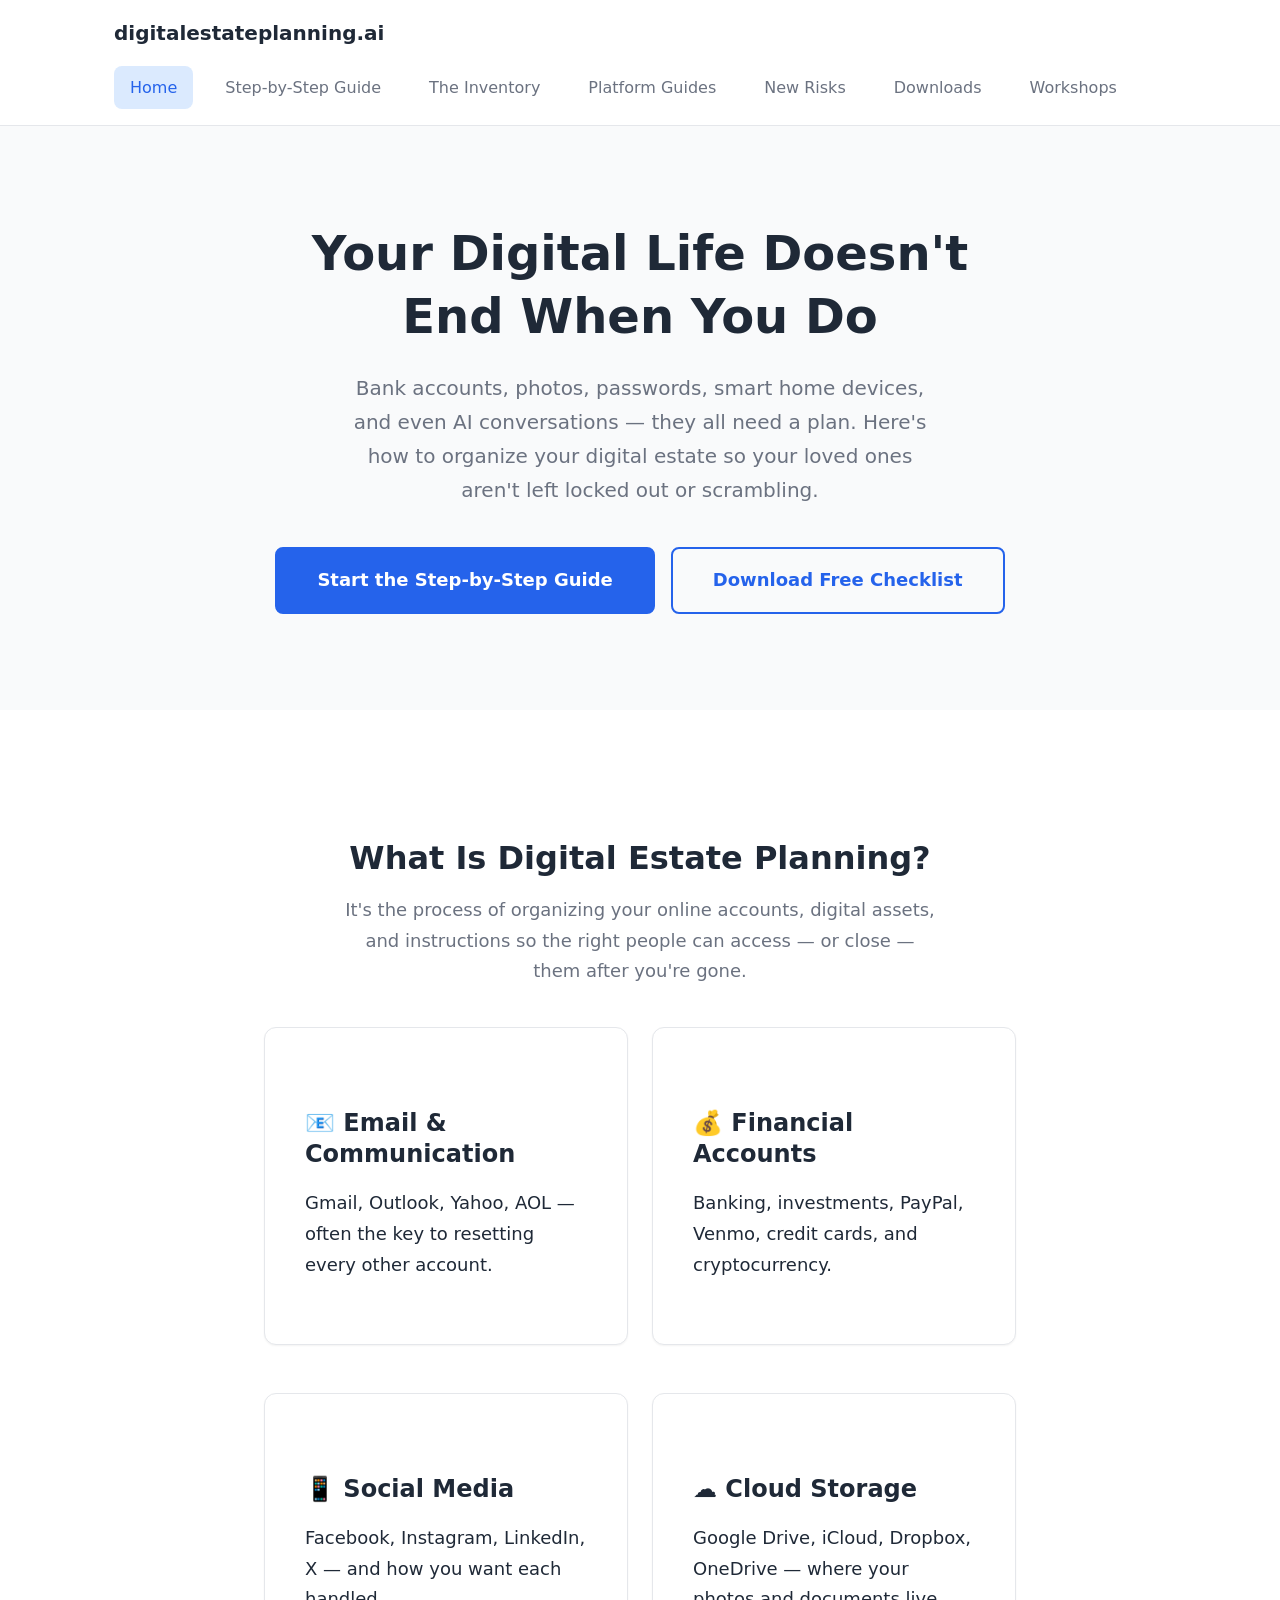
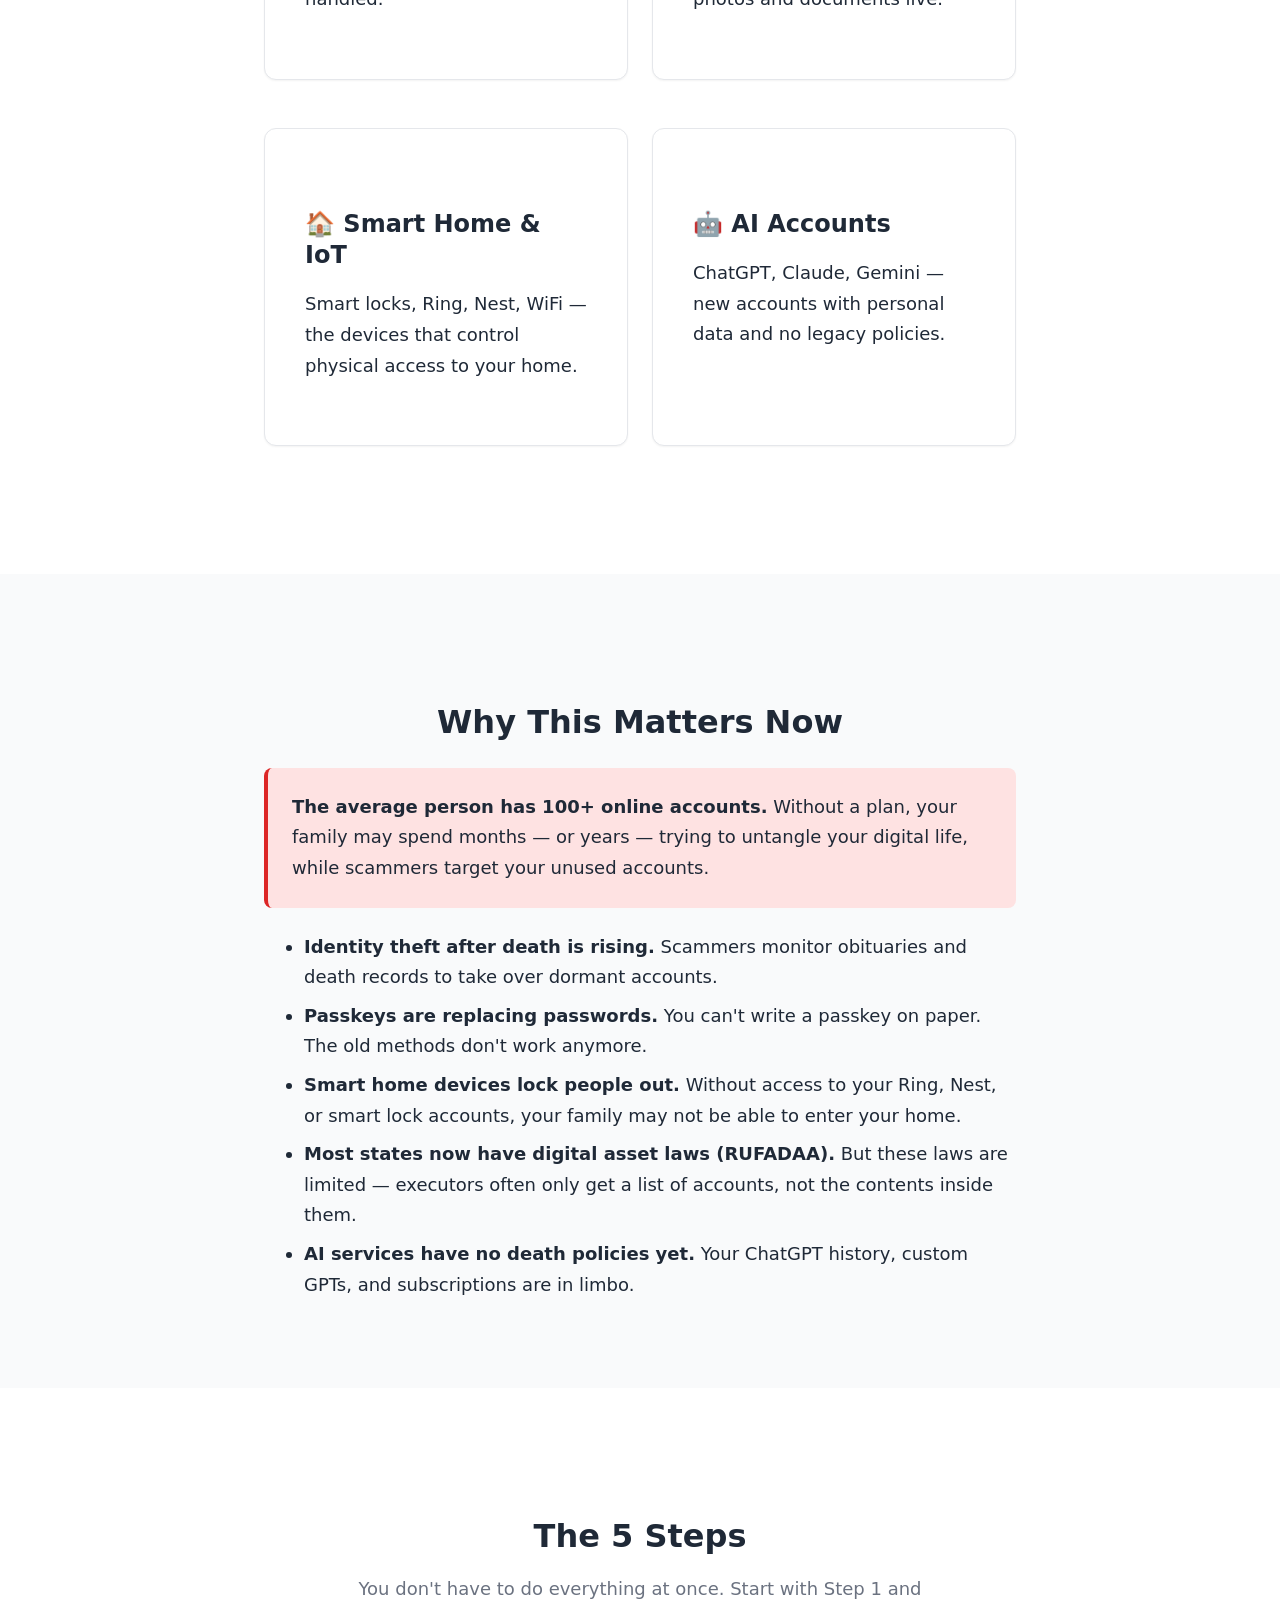
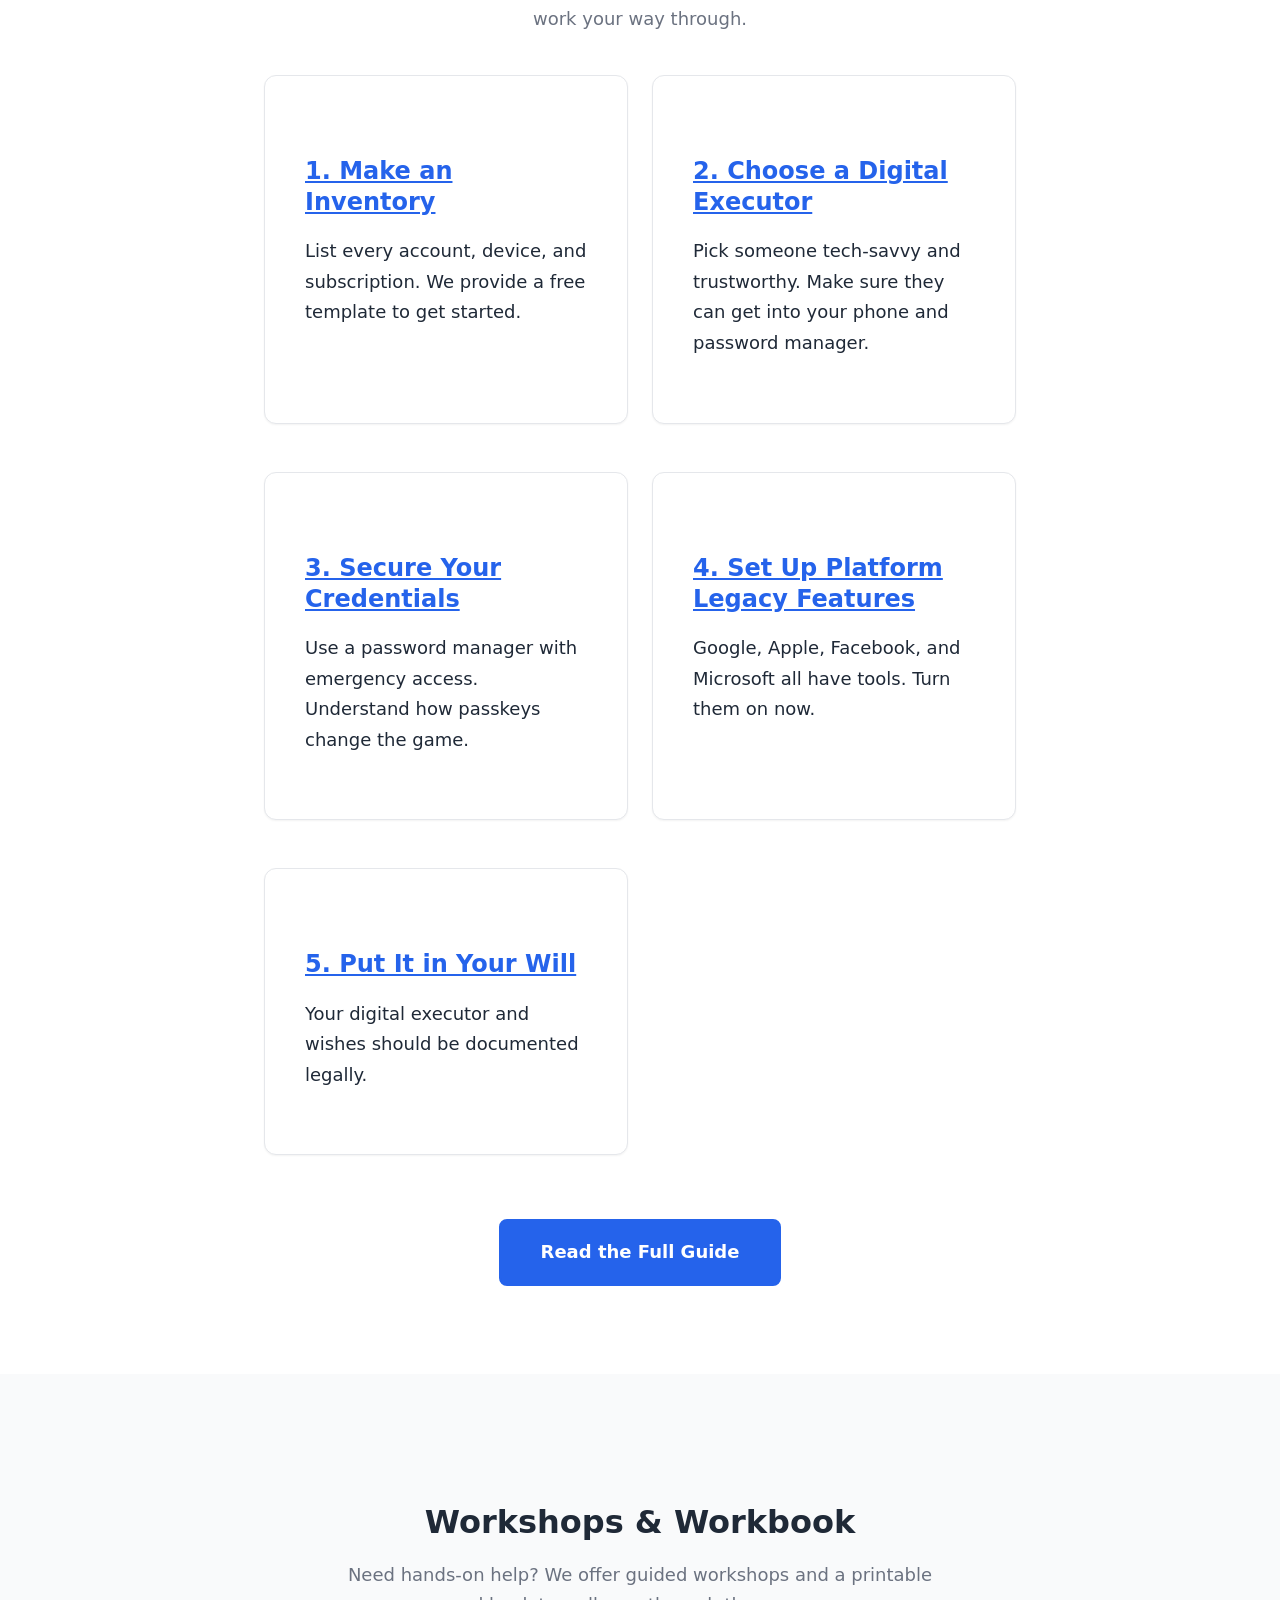
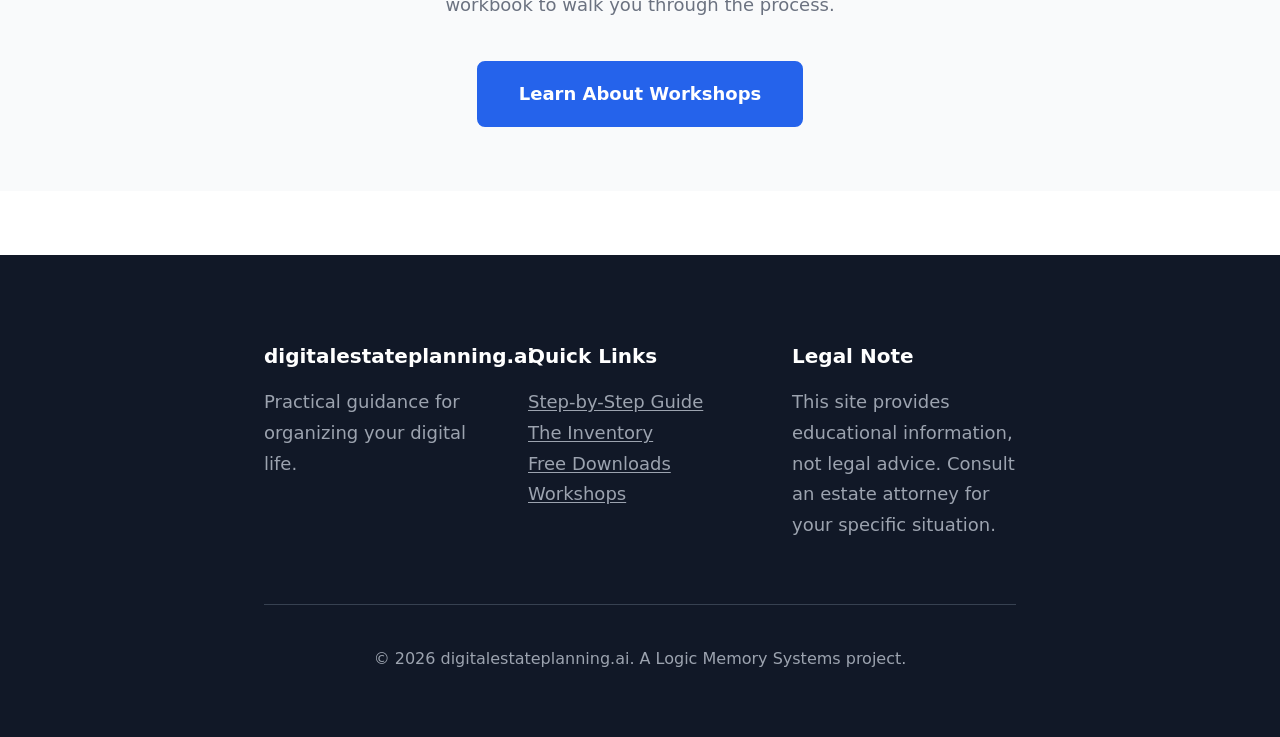
==== index.html @ 79cd07d3 "Initial commit: Digital Estate Planning static site" ====
<!DOCTYPE html>
<html lang="en">
<head>
  <meta charset="UTF-8">
  <meta name="viewport" content="width=device-width, initial-scale=1.0">
  <title>Digital Estate Planning — Protect Your Online Legacy</title>
  <meta name="description" content="A practical guide to organizing your digital assets, accounts, and online legacy for seniors and their families.">
  <link rel="stylesheet" href="css/styles.css">
</head>
<body>

  <header class="site-header">
    <div class="header-inner">
      <a href="index.html" class="site-logo">digitalestateplanning.ai</a>
      <nav class="site-nav">
        <a href="index.html" class="active">Home</a>
        <a href="guide.html">Step-by-Step Guide</a>
        <a href="inventory.html">The Inventory</a>
        <a href="platforms.html">Platform Guides</a>
        <a href="new-risks.html">New Risks</a>
        <a href="downloads.html">Downloads</a>
        <a href="services.html">Workshops</a>
      </nav>
    </div>
  </header>

  <section class="hero">
    <div class="container">
      <h1>Your Digital Life Doesn't End When You Do</h1>
      <p class="hero-subtitle">
        Bank accounts, photos, passwords, smart home devices, and even AI conversations — 
        they all need a plan. Here's how to organize your digital estate so your loved ones 
        aren't left locked out or scrambling.
      </p>
      <div class="btn-group">
        <a href="guide.html" class="btn btn-primary">Start the Step-by-Step Guide</a>
        <a href="downloads.html" class="btn btn-secondary">Download Free Checklist</a>
      </div>
    </div>
  </section>

  <section>
    <div class="container">
      <h2 class="text-center">What Is Digital Estate Planning?</h2>
      <p class="text-center text-light" style="max-width: 600px; margin: 0 auto var(--space-lg);">
        It's the process of organizing your online accounts, digital assets, and instructions 
        so the right people can access — or close — them after you're gone.
      </p>

      <div class="card-grid">
        <div class="card">
          <h3>📧 Email & Communication</h3>
          <p>Gmail, Outlook, Yahoo, AOL — often the key to resetting every other account.</p>
        </div>
        <div class="card">
          <h3>💰 Financial Accounts</h3>
          <p>Banking, investments, PayPal, Venmo, credit cards, and cryptocurrency.</p>
        </div>
        <div class="card">
          <h3>📱 Social Media</h3>
          <p>Facebook, Instagram, LinkedIn, X — and how you want each handled.</p>
        </div>
        <div class="card">
          <h3>☁️ Cloud Storage</h3>
          <p>Google Drive, iCloud, Dropbox, OneDrive — where your photos and documents live.</p>
        </div>
        <div class="card">
          <h3>🏠 Smart Home & IoT</h3>
          <p>Smart locks, Ring, Nest, WiFi — the devices that control physical access to your home.</p>
        </div>
        <div class="card">
          <h3>🤖 AI Accounts</h3>
          <p>ChatGPT, Claude, Gemini — new accounts with personal data and no legacy policies.</p>
        </div>
      </div>
    </div>
  </section>

  <section class="section-alt">
    <div class="container">
      <h2 class="text-center">Why This Matters Now</h2>

      <div class="callout callout-danger">
        <strong>The average person has 100+ online accounts.</strong> Without a plan, your family may spend months — or years — trying to untangle your digital life, while scammers target your unused accounts.
      </div>

      <ul>
        <li><strong>Identity theft after death is rising.</strong> Scammers monitor obituaries and death records to take over dormant accounts.</li>
        <li><strong>Passkeys are replacing passwords.</strong> You can't write a passkey on paper. The old methods don't work anymore.</li>
        <li><strong>Smart home devices lock people out.</strong> Without access to your Ring, Nest, or smart lock accounts, your family may not be able to enter your home.</li>
        <li><strong>Most states now have digital asset laws (RUFADAA).</strong> But these laws are limited — executors often only get a list of accounts, not the contents inside them.</li>
        <li><strong>AI services have no death policies yet.</strong> Your ChatGPT history, custom GPTs, and subscriptions are in limbo.</li>
      </ul>
    </div>
  </section>

  <section>
    <div class="container">
      <h2 class="text-center">The 5 Steps</h2>
      <p class="text-center text-light" style="max-width: 600px; margin: 0 auto var(--space-lg);">
        You don't have to do everything at once. Start with Step 1 and work your way through.
      </p>

      <div class="card-grid">
        <div class="card">
          <h3><a href="guide.html#step1">1. Make an Inventory</a></h3>
          <p>List every account, device, and subscription. We provide a free template to get started.</p>
        </div>
        <div class="card">
          <h3><a href="guide.html#step2">2. Choose a Digital Executor</a></h3>
          <p>Pick someone tech-savvy and trustworthy. Make sure they can get into your phone and password manager.</p>
        </div>
        <div class="card">
          <h3><a href="guide.html#step3">3. Secure Your Credentials</a></h3>
          <p>Use a password manager with emergency access. Understand how passkeys change the game.</p>
        </div>
        <div class="card">
          <h3><a href="guide.html#step4">4. Set Up Platform Legacy Features</a></h3>
          <p>Google, Apple, Facebook, and Microsoft all have tools. Turn them on now.</p>
        </div>
        <div class="card">
          <h3><a href="guide.html#step5">5. Put It in Your Will</a></h3>
          <p>Your digital executor and wishes should be documented legally.</p>
        </div>
      </div>

      <p class="text-center mt-lg">
        <a href="guide.html" class="btn btn-primary">Read the Full Guide</a>
      </p>
    </div>
  </section>

  <section class="section-alt">
    <div class="container">
      <h2 class="text-center">Workshops & Workbook</h2>
      <p class="text-center text-light" style="max-width: 600px; margin: 0 auto var(--space-lg);">
        Need hands-on help? We offer guided workshops and a printable workbook to walk you through the process.
      </p>
      <div class="text-center">
        <a href="services.html" class="btn btn-primary">Learn About Workshops</a>
      </div>
    </div>
  </section>

  <footer class="site-footer">
    <div class="container">
      <div class="footer-grid">
        <div>
          <h4 style="color: white;">digitalestateplanning.ai</h4>
          <p>Practical guidance for organizing your digital life.</p>
        </div>
        <div>
          <h4 style="color: white;">Quick Links</h4>
          <p><a href="guide.html">Step-by-Step Guide</a><br>
          <a href="inventory.html">The Inventory</a><br>
          <a href="downloads.html">Free Downloads</a><br>
          <a href="services.html">Workshops</a></p>
        </div>
        <div>
          <h4 style="color: white;">Legal Note</h4>
          <p>This site provides educational information, not legal advice. Consult an estate attorney for your specific situation.</p>
        </div>
      </div>
      <div class="footer-bottom">
        <p>&copy; 2026 digitalestateplanning.ai. A Logic Memory Systems project.</p>
      </div>
    </div>
  </footer>

</body>
</html>
---- css/styles.css ----
/* ============================================
   Digital Estate Planning - CSS Variables
   Change these values to retheme the entire site
   ============================================ */

:root {
  /* Primary Colors */
  --color-primary: #2563eb;
  --color-primary-dark: #1d4ed8;
  --color-primary-light: #dbeafe;

  /* Secondary / Accent */
  --color-secondary: #059669;
  --color-secondary-dark: #047857;
  --color-secondary-light: #d1fae5;

  /* Warning / Alert */
  --color-warning: #d97706;
  --color-warning-light: #fef3c7;
  --color-danger: #dc2626;
  --color-danger-light: #fee2e2;

  /* Neutrals */
  --color-text: #1f2937;
  --color-text-light: #6b7280;
  --color-text-muted: #9ca3af;
  --color-bg: #ffffff;
  --color-bg-alt: #f9fafb;
  --color-bg-dark: #111827;
  --color-border: #e5e7eb;
  --color-border-dark: #d1d5db;

  /* Typography */
  --font-body: system-ui, -apple-system, BlinkMacSystemFont, 'Segoe UI', Roboto, sans-serif;
  --font-heading: var(--font-body);
  --font-size-base: 1.125rem;      /* 18px - senior-friendly */
  --font-size-sm: 1rem;
  --font-size-lg: 1.25rem;
  --font-size-xl: 1.5rem;
  --font-size-2xl: 2rem;
  --font-size-3xl: 2.5rem;
  --line-height: 1.7;
  --line-height-heading: 1.3;

  /* Spacing */
  --space-xs: 0.5rem;
  --space-sm: 1rem;
  --space-md: 1.5rem;
  --space-lg: 2.5rem;
  --space-xl: 4rem;
  --space-2xl: 6rem;

  /* Layout */
  --max-width: 800px;
  --max-width-wide: 1100px;
  --border-radius: 8px;
  --border-radius-lg: 12px;

  /* Shadows */
  --shadow-sm: 0 1px 2px rgba(0,0,0,0.05);
  --shadow-md: 0 4px 6px rgba(0,0,0,0.07);
  --shadow-lg: 0 10px 25px rgba(0,0,0,0.1);
}

/* ============================================
   Base Styles
   ============================================ */

*, *::before, *::after {
  box-sizing: border-box;
}

html {
  scroll-behavior: smooth;
  font-size: 16px;
}

body {
  margin: 0;
  padding: 0;
  font-family: var(--font-body);
  font-size: var(--font-size-base);
  line-height: var(--line-height);
  color: var(--color-text);
  background-color: var(--color-bg);
}

/* ============================================
   Typography
   ============================================ */

h1, h2, h3, h4 {
  font-family: var(--font-heading);
  line-height: var(--line-height-heading);
  margin-top: 0;
  color: var(--color-text);
}

h1 { font-size: var(--font-size-3xl); margin-bottom: var(--space-md); }
h2 { font-size: var(--font-size-2xl); margin-bottom: var(--space-sm); margin-top: var(--space-xl); }
h3 { font-size: var(--font-size-xl); margin-bottom: var(--space-sm); margin-top: var(--space-lg); }
h4 { font-size: var(--font-size-lg); margin-bottom: var(--space-xs); margin-top: var(--space-md); }

p {
  margin-bottom: var(--space-md);
}

a {
  color: var(--color-primary);
  text-decoration: underline;
  text-underline-offset: 2px;
}

a:hover {
  color: var(--color-primary-dark);
}

/* ============================================
   Layout Containers
   ============================================ */

.container {
  max-width: var(--max-width);
  margin: 0 auto;
  padding: 0 var(--space-md);
}

.container-wide {
  max-width: var(--max-width-wide);
  margin: 0 auto;
  padding: 0 var(--space-md);
}

/* ============================================
   Header & Navigation
   ============================================ */

.site-header {
  background-color: var(--color-bg);
  border-bottom: 1px solid var(--color-border);
  padding: var(--space-sm) 0;
  position: sticky;
  top: 0;
  z-index: 100;
}

.header-inner {
  max-width: var(--max-width-wide);
  margin: 0 auto;
  padding: 0 var(--space-md);
  display: flex;
  justify-content: space-between;
  align-items: center;
  flex-wrap: wrap;
  gap: var(--space-sm);
}

.site-logo {
  font-size: var(--font-size-lg);
  font-weight: 700;
  color: var(--color-text);
  text-decoration: none;
}

.site-logo:hover {
  color: var(--color-primary);
}

.site-nav {
  display: flex;
  gap: var(--space-sm);
  flex-wrap: wrap;
}

.site-nav a {
  color: var(--color-text-light);
  text-decoration: none;
  font-size: var(--font-size-sm);
  padding: var(--space-xs) var(--space-sm);
  border-radius: var(--border-radius);
  transition: all 0.2s;
}

.site-nav a:hover,
.site-nav a.active {
  color: var(--color-primary);
  background-color: var(--color-primary-light);
}

/* ============================================
   Hero Section
   ============================================ */

.hero {
  background-color: var(--color-bg-alt);
  padding: var(--space-2xl) 0;
  text-align: center;
}

.hero h1 {
  font-size: clamp(2rem, 5vw, 3rem);
  margin-bottom: var(--space-md);
}

.hero-subtitle {
  font-size: var(--font-size-lg);
  color: var(--color-text-light);
  max-width: 600px;
  margin: 0 auto var(--space-lg);
}

/* ============================================
   Buttons
   ============================================ */

.btn {
  display: inline-block;
  padding: var(--space-sm) var(--space-lg);
  font-size: var(--font-size-base);
  font-weight: 600;
  text-decoration: none;
  border-radius: var(--border-radius);
  border: 2px solid transparent;
  cursor: pointer;
  transition: all 0.2s;
}

.btn-primary {
  background-color: var(--color-primary);
  color: white;
  border-color: var(--color-primary);
}

.btn-primary:hover {
  background-color: var(--color-primary-dark);
  border-color: var(--color-primary-dark);
  color: white;
}

.btn-secondary {
  background-color: transparent;
  color: var(--color-primary);
  border-color: var(--color-primary);
}

.btn-secondary:hover {
  background-color: var(--color-primary-light);
}

.btn-group {
  display: flex;
  gap: var(--space-sm);
  flex-wrap: wrap;
  justify-content: center;
}

/* ============================================
   Cards
   ============================================ */

.card {
  background-color: var(--color-bg);
  border: 1px solid var(--color-border);
  border-radius: var(--border-radius-lg);
  padding: var(--space-lg);
  margin-bottom: var(--space-md);
  box-shadow: var(--shadow-sm);
}

.card-grid {
  display: grid;
  grid-template-columns: repeat(auto-fit, minmax(280px, 1fr));
  gap: var(--space-md);
  margin: var(--space-lg) 0;
}

/* ============================================
   Alerts / Callouts
   ============================================ */

.callout {
  padding: var(--space-md);
  border-radius: var(--border-radius);
  border-left: 4px solid var(--color-primary);
  background-color: var(--color-primary-light);
  margin: var(--space-md) 0;
}

.callout-warning {
  border-left-color: var(--color-warning);
  background-color: var(--color-warning-light);
}

.callout-danger {
  border-left-color: var(--color-danger);
  background-color: var(--color-danger-light);
}

.callout-success {
  border-left-color: var(--color-secondary);
  background-color: var(--color-secondary-light);
}

/* ============================================
   Lists
   ============================================ */

ul, ol {
  margin-bottom: var(--space-md);
  padding-left: var(--space-lg);
}

li {
  margin-bottom: var(--space-xs);
}

.checklist {
  list-style: none;
  padding-left: 0;
}

.checklist li {
  padding-left: 2rem;
  position: relative;
}

.checklist li::before {
  content: "☐";
  position: absolute;
  left: 0;
  color: var(--color-primary);
  font-weight: bold;
}

/* ============================================
   Tables
   ============================================ */

table {
  width: 100%;
  border-collapse: collapse;
  margin: var(--space-md) 0;
  font-size: var(--font-size-sm);
}

th, td {
  padding: var(--space-sm);
  text-align: left;
  border-bottom: 1px solid var(--color-border);
}

th {
  background-color: var(--color-bg-alt);
  font-weight: 600;
  color: var(--color-text);
}

tr:hover {
  background-color: var(--color-bg-alt);
}

/* ============================================
   Sections
   ============================================ */

section {
  padding: var(--space-xl) 0;
}

.section-alt {
  background-color: var(--color-bg-alt);
}

.section-title {
  text-align: center;
  margin-bottom: var(--space-lg);
}

/* ============================================
   Footer
   ============================================ */

.site-footer {
  background-color: var(--color-bg-dark);
  color: var(--color-text-muted);
  padding: var(--space-xl) 0 var(--space-lg);
  margin-top: var(--space-xl);
}

.site-footer a {
  color: var(--color-text-muted);
}

.site-footer a:hover {
  color: white;
}

.footer-grid {
  display: grid;
  grid-template-columns: repeat(auto-fit, minmax(200px, 1fr));
  gap: var(--space-lg);
  margin-bottom: var(--space-lg);
}

.footer-bottom {
  border-top: 1px solid #374151;
  padding-top: var(--space-md);
  text-align: center;
  font-size: var(--font-size-sm);
}

/* ============================================
   Utility Classes
   ============================================ */

.text-center { text-align: center; }
.text-muted { color: var(--color-text-muted); }
.text-light { color: var(--color-text-light); }
.mt-0 { margin-top: 0; }
.mb-0 { margin-bottom: 0; }
.mt-lg { margin-top: var(--space-lg); }
.mb-lg { margin-bottom: var(--space-lg); }

/* ============================================
   Print Styles
   ============================================ */

@media print {
  .site-header,
  .site-footer,
  .btn {
    display: none;
  }

  body {
    font-size: 12pt;
    line-height: 1.5;
  }

  .card {
    border: 1px solid #ccc;
    break-inside: avoid;
  }
}

/* ============================================
   Responsive
   ============================================ */

@media (max-width: 640px) {
  :root {
    --font-size-base: 1rem;
    --space-xl: 2.5rem;
    --space-2xl: 4rem;
  }

  .header-inner {
    flex-direction: column;
    align-items: flex-start;
  }

  .site-nav {
    width: 100%;
    justify-content: flex-start;
  }

  .btn-group {
    flex-direction: column;
  }

  .btn {
    width: 100%;
    text-align: center;
  }
}
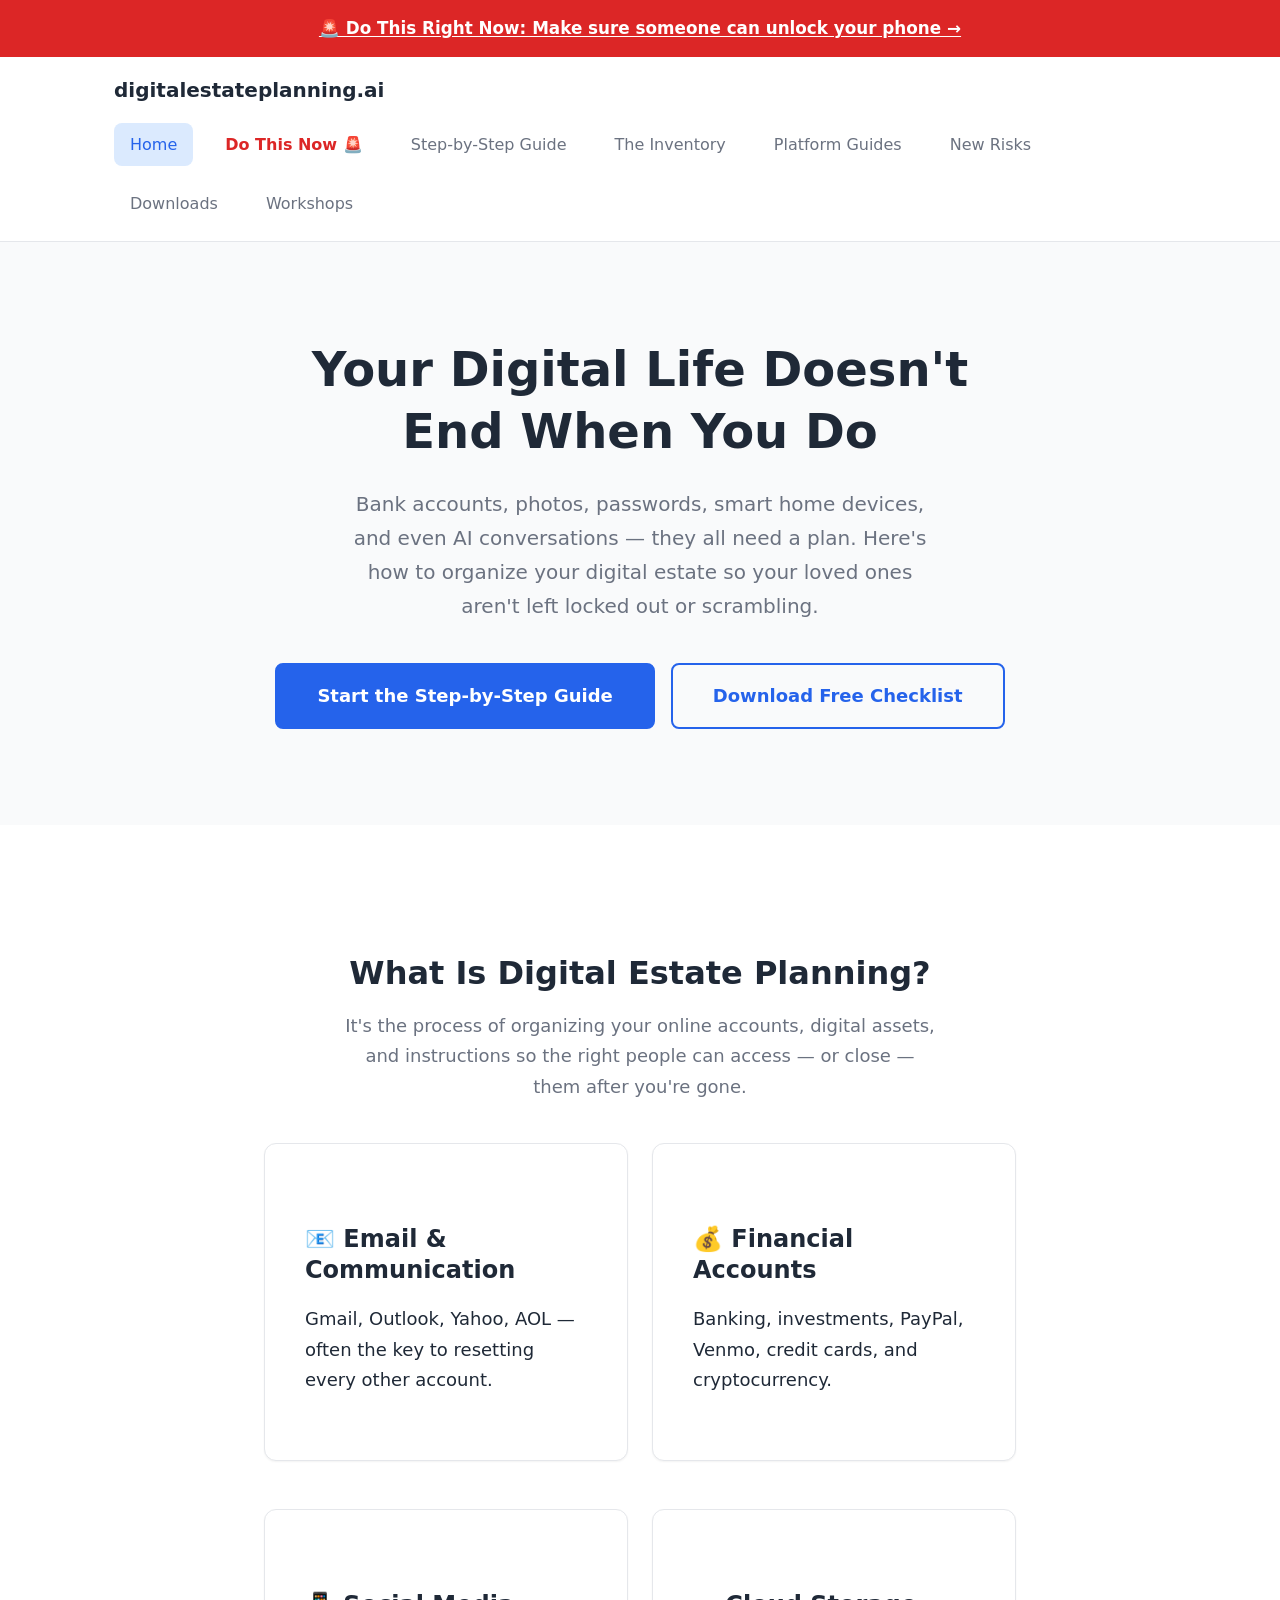
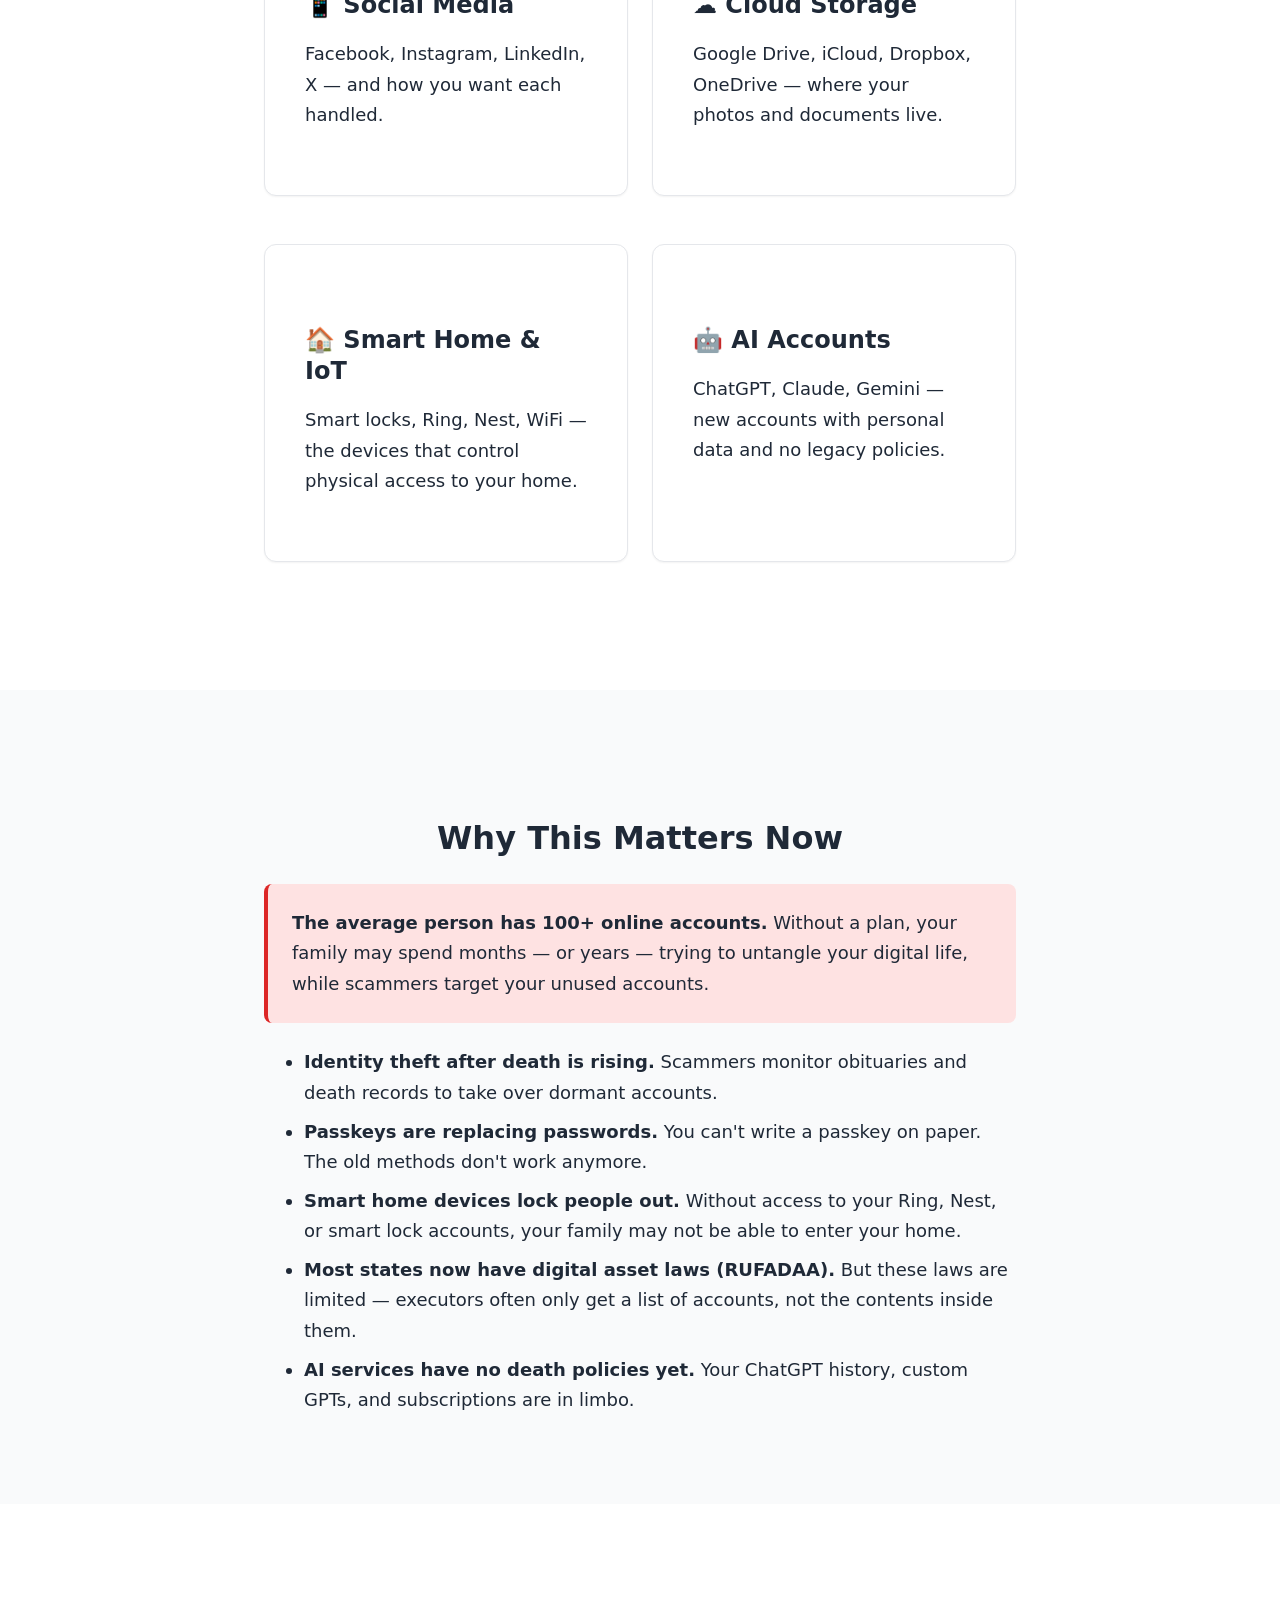
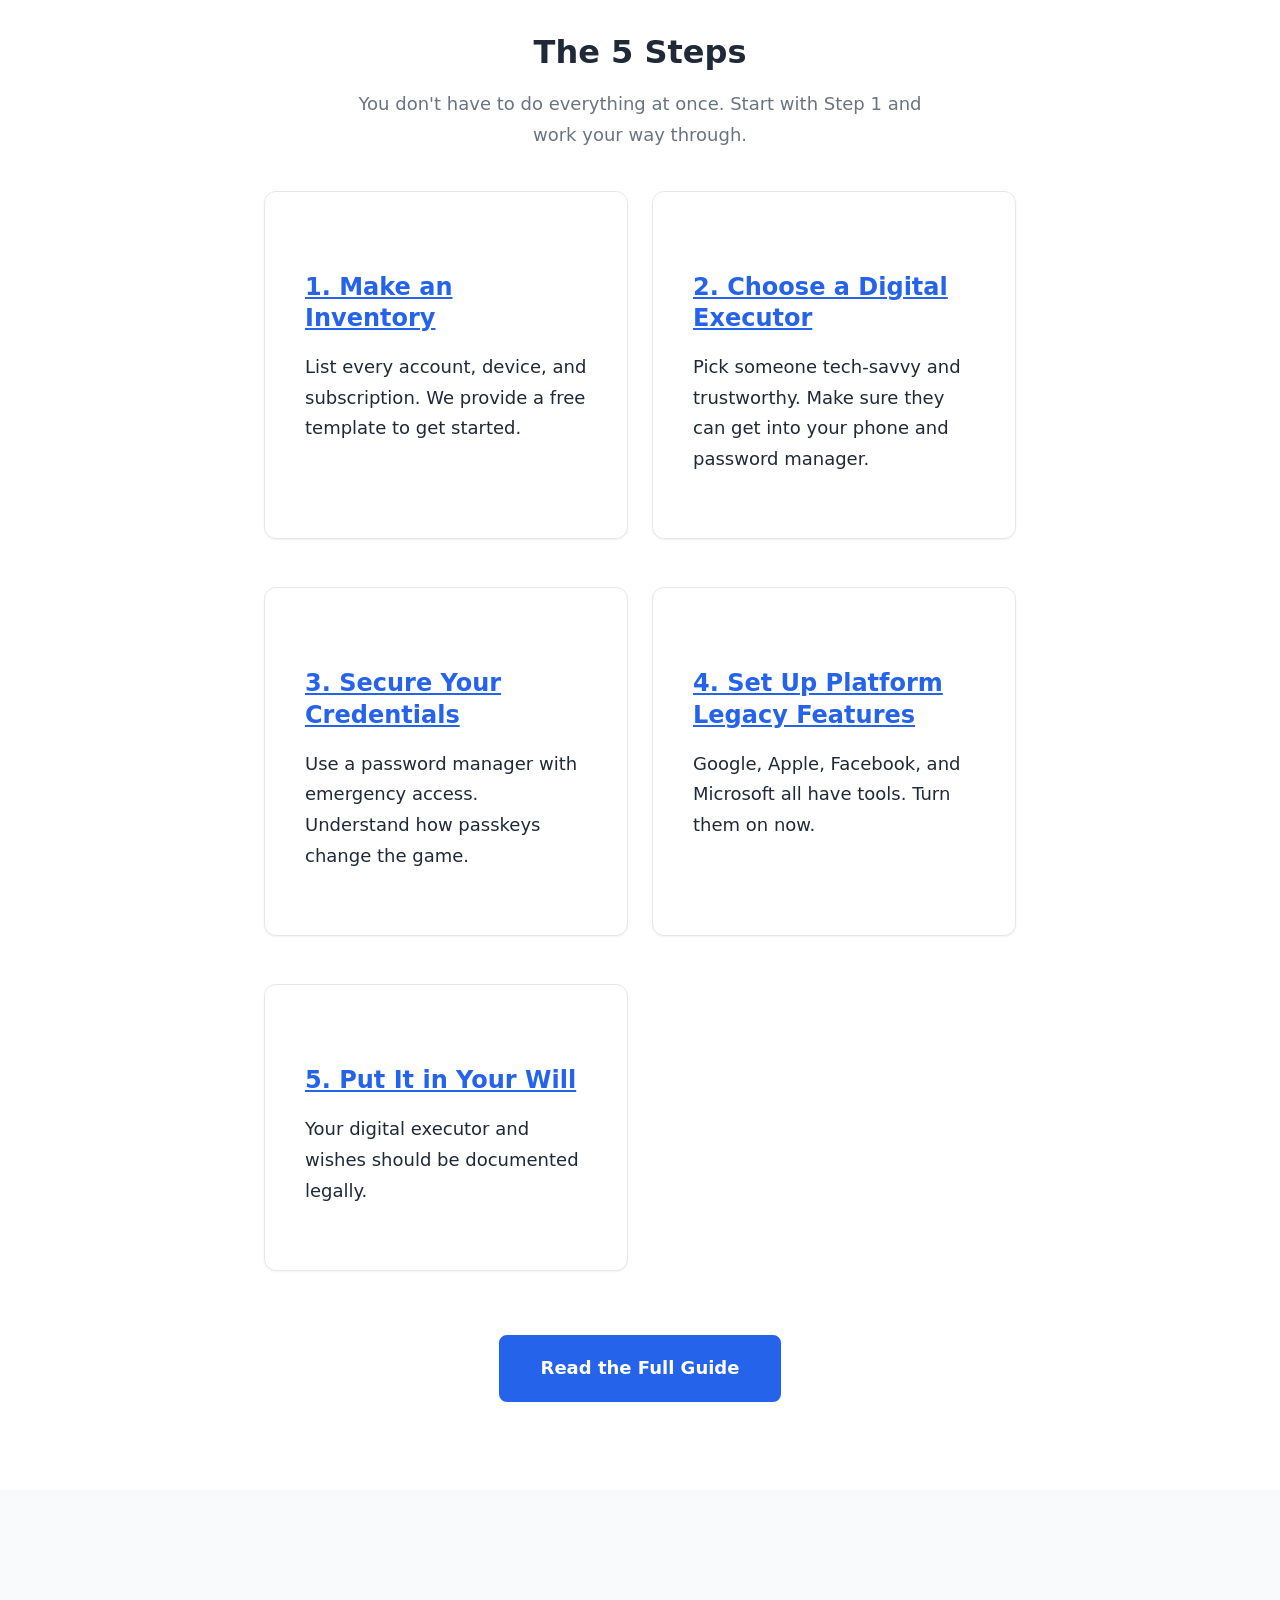
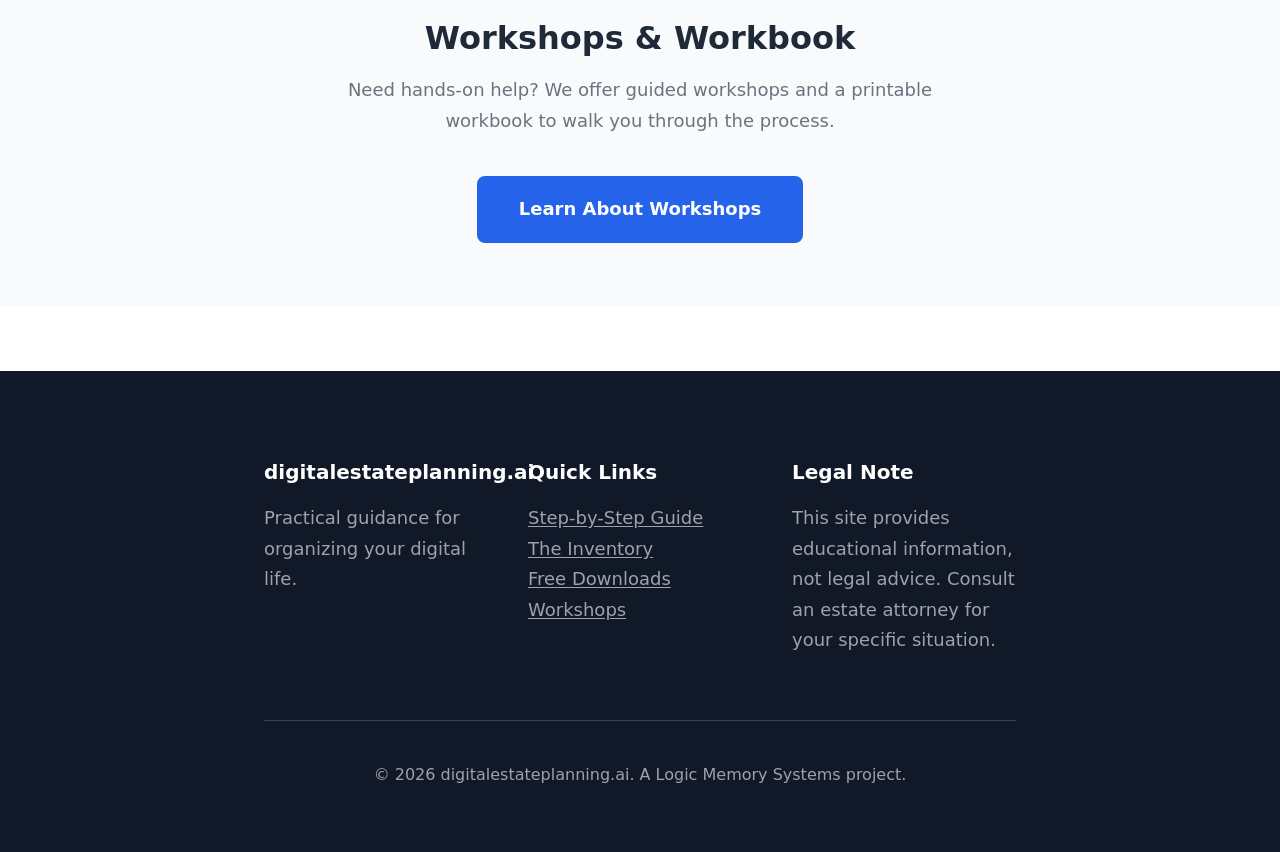
==== commit 507874e0: "Add 'Do This Right Now' page: phone unlock + Face ID disable with banner on all pages" ====
--- a/index.html
+++ b/index.html
@@ -9,11 +9,18 @@
 </head>
 <body>
 
+  <div style="background: #dc2626; color: white; text-align: center; padding: 14px 20px; font-weight: 600; font-size: 1.05rem;">
+    <a href="do-this-now.html" style="color: white; text-decoration: underline; font-weight: 700;">
+      🚨 Do This Right Now: Make sure someone can unlock your phone →
+    </a>
+  </div>
+
   <header class="site-header">
     <div class="header-inner">
       <a href="index.html" class="site-logo">digitalestateplanning.ai</a>
       <nav class="site-nav">
         <a href="index.html" class="active">Home</a>
+        <a href="do-this-now.html" style="color: #dc2626; font-weight: 600;">Do This Now 🚨</a>
         <a href="guide.html">Step-by-Step Guide</a>
         <a href="inventory.html">The Inventory</a>
         <a href="platforms.html">Platform Guides</a>
